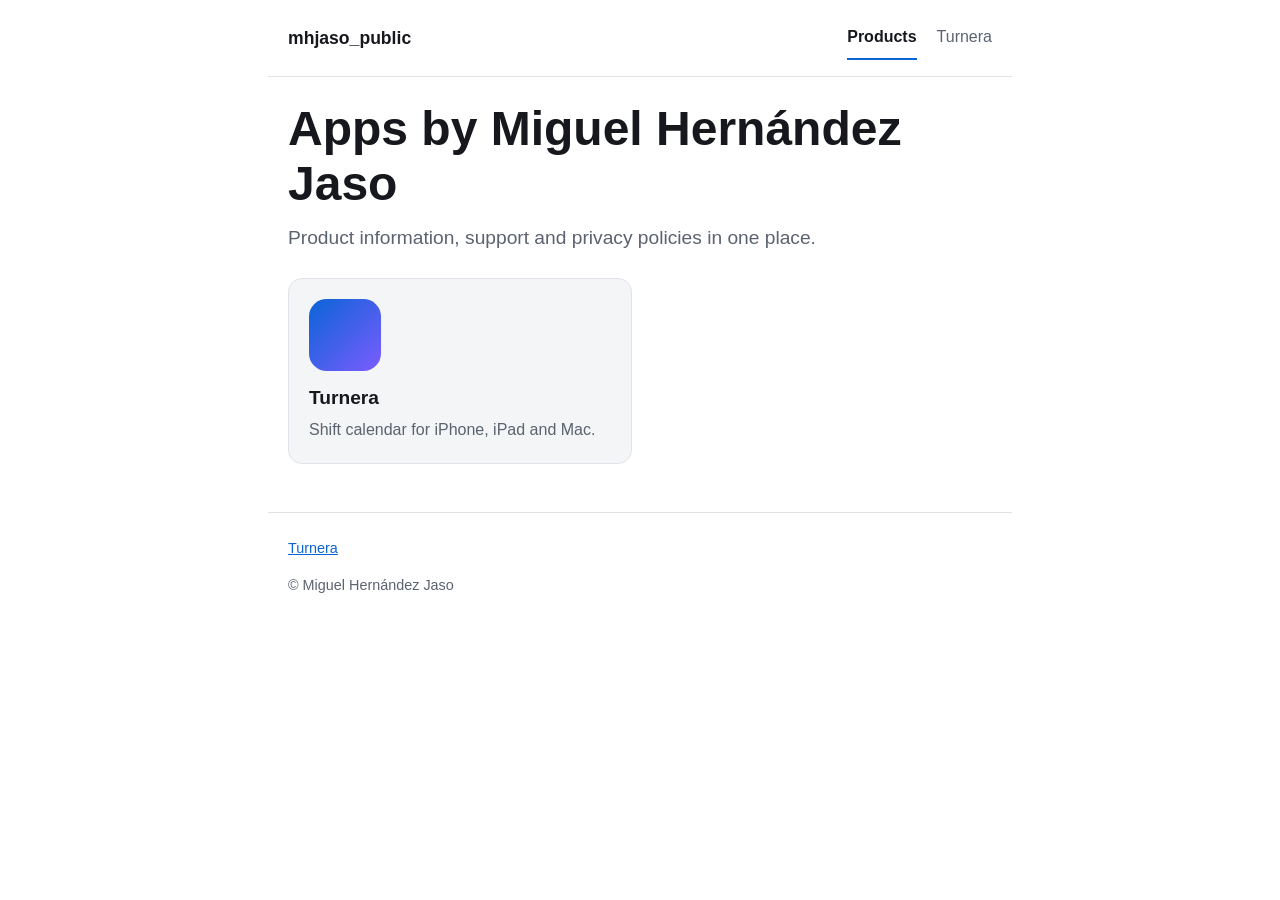
==== index.html @ 7ae6b15f "Implement the product index and Turnera product page Co-Authored-By: Claude Sonnet 5.5 <noreply@anth" ====
<!doctype html><html lang="en"><head><meta charset="utf-8"><meta name="viewport" content="width=device-width,initial-scale=1"><meta name="color-scheme" content="light dark"><title>Products – mhjaso_public</title><link rel="stylesheet" href="./assets/styles.css"></head><body>
<a class="skip" href="#content">Skip to content</a>
<header><a class="site-name" href="./">mhjaso_public</a><nav aria-label="Primary"><ul><li><a href="./" aria-current="page">Products</a></li><li><a href="./turnera/">Turnera</a></li></ul></nav></header>
<main id="content">
<h1>Apps by Miguel Hernández Jaso</h1>
<p class="lead">Product information, support and privacy policies in one place.</p>
<div class="cards"><a class="card" href="turnera/"><div class="icon" role="img" aria-label="Turnera app icon"></div><h3>Turnera</h3><p>Shift calendar for iPhone, iPad and Mac.</p></a></div>
</main>
<footer><ul><li><a href="./turnera/">Turnera</a></li></ul><p>&copy; Miguel Hernández Jaso</p></footer></body></html>
---- assets/styles.css ----
:root{--bg:#fff;--surface:#f4f5f7;--text:#16181d;--muted:#5b6270;--accent:#0a64d6;--accent-text:#fff;--border:#dfe2e8;--note-bg:#fff6dc;--note-text:#5c4500;--note-border:#e8cf86;--radius:14px;--max:44rem;--gutter:1.25rem}
@media (prefers-color-scheme:dark){:root:not([data-theme=light]){--bg:#0e1013;--surface:#1a1d23;--text:#eef0f4;--muted:#a1a8b5;--accent:#5aa2ff;--accent-text:#0e1013;--border:#2c313a;--note-bg:#2a2410;--note-text:#f1dc9a;--note-border:#5a4a1a}}
:root[data-theme=dark]{--bg:#0e1013;--surface:#1a1d23;--text:#eef0f4;--muted:#a1a8b5;--accent:#5aa2ff;--accent-text:#0e1013;--border:#2c313a;--note-bg:#2a2410;--note-text:#f1dc9a;--note-border:#5a4a1a}
*{box-sizing:border-box}
body{margin:0;background:var(--bg);color:var(--text);font:1rem/1.6 -apple-system,BlinkMacSystemFont,"Segoe UI",Roboto,sans-serif}
a{color:var(--accent)}a:focus-visible,button:focus-visible{outline:3px solid var(--accent);outline-offset:2px}
.skip{position:absolute;left:-999px}.skip:focus{left:var(--gutter);top:.5rem;background:var(--surface);padding:.5rem;z-index:2}
header,main,footer{width:100%;max-width:calc(var(--max) + 2*var(--gutter));margin:0 auto;padding:0 var(--gutter)}
header{display:flex;flex-wrap:wrap;gap:.5rem 1.5rem;align-items:center;justify-content:space-between;padding-top:1rem;padding-bottom:1rem;border-bottom:1px solid var(--border)}
.site-name{font-weight:700;font-size:1.1rem;color:var(--text);text-decoration:none}
nav ul{display:flex;gap:1.25rem;list-style:none;margin:0;padding:0}nav a{color:var(--muted);text-decoration:none;padding:.5rem 0;display:inline-block}nav a[aria-current=page]{color:var(--text);font-weight:600;border-bottom:2px solid var(--accent)}
.crumbs{font-size:.9rem;color:var(--muted);margin:1.25rem 0 0}.crumbs a{color:var(--muted)}
h1{font-size:clamp(2rem,6vw,3rem);line-height:1.15;margin:1.5rem 0 .75rem}h2{font-size:1.4rem;margin:2.25rem 0 .5rem}
.lead{font-size:1.2rem;color:var(--muted);margin:0 0 1.5rem}
.cards{display:grid;gap:1rem;grid-template-columns:1fr;margin:1.5rem 0}
@media(min-width:48rem){.cards{grid-template-columns:repeat(2,1fr)}.hero{display:grid;grid-template-columns:1fr 16rem;gap:2rem;align-items:center}}
.card{display:block;background:var(--surface);border:1px solid var(--border);border-radius:var(--radius);padding:1.25rem;color:inherit;text-decoration:none}.card:hover{border-color:var(--accent)}
.card h3{margin:0 0 .25rem;font-size:1.2rem}.card p{margin:0;color:var(--muted)}
.icon{width:4.5rem;height:4.5rem;border-radius:1.1rem;background:linear-gradient(135deg,var(--accent),#7b5cff);margin-bottom:.75rem}.hero .icon{width:10rem;height:10rem;border-radius:2.4rem;margin:0 auto}
.btn{display:inline-block;background:var(--accent);color:var(--accent-text);padding:.75rem 1.25rem;border-radius:999px;font-weight:600;text-decoration:none;margin:.25rem .5rem .25rem 0}.btn.secondary{background:transparent;color:var(--accent);border:1px solid var(--accent)}
.note{background:var(--note-bg);color:var(--note-text);border:1px dashed var(--note-border);border-radius:10px;padding:.75rem 1rem;margin:1rem 0;font-size:.95rem}.note strong{display:block}
ul.plain{padding-left:1.25rem}
footer{margin-top:3rem;padding-top:1.5rem;padding-bottom:2rem;border-top:1px solid var(--border);color:var(--muted);font-size:.9rem}footer ul{display:flex;flex-wrap:wrap;gap:.5rem 1.25rem;list-style:none;padding:0;margin:0 0 .5rem}
@media(prefers-reduced-motion:no-preference){.card{transition:border-color .15s}}
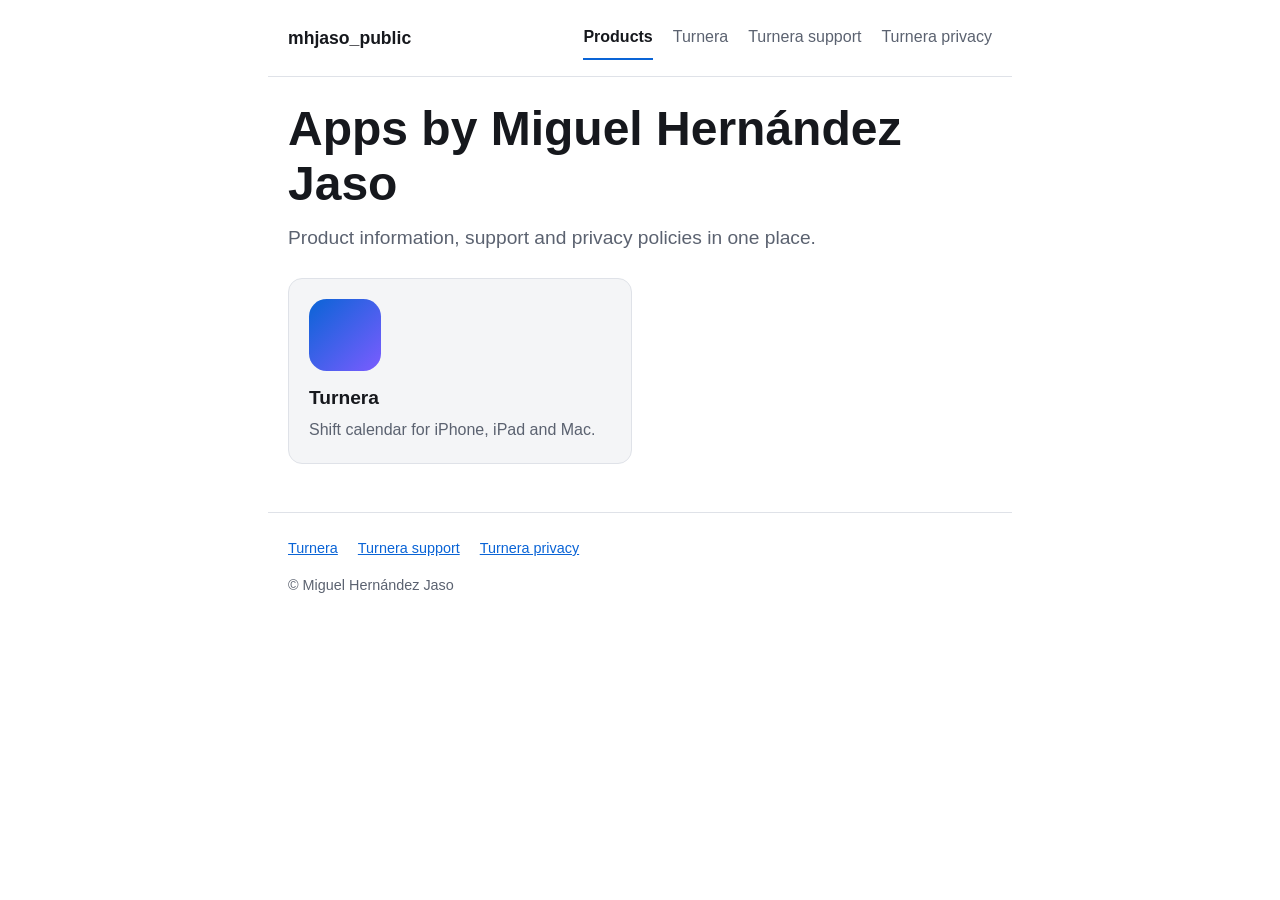
==== commit 3969d9c0: "Publish the Turnera support and privacy-policy pages Co-Authored-By: Claude Sonnet 5.5 <noreply@anth" ====
--- a/index.html
+++ b/index.html
@@ -1,9 +1,9 @@
 <!doctype html><html lang="en"><head><meta charset="utf-8"><meta name="viewport" content="width=device-width,initial-scale=1"><meta name="color-scheme" content="light dark"><title>Products – mhjaso_public</title><link rel="stylesheet" href="./assets/styles.css"></head><body>
 <a class="skip" href="#content">Skip to content</a>
-<header><a class="site-name" href="./">mhjaso_public</a><nav aria-label="Primary"><ul><li><a href="./" aria-current="page">Products</a></li><li><a href="./turnera/">Turnera</a></li></ul></nav></header>
+<header><a class="site-name" href="./">mhjaso_public</a><nav aria-label="Primary"><ul><li><a href="./" aria-current="page">Products</a></li><li><a href="./turnera/">Turnera</a></li><li><a href="turnera/support/">Turnera support</a></li><li><a href="turnera/privacy/">Turnera privacy</a></li></ul></nav></header>
 <main id="content">
 <h1>Apps by Miguel Hernández Jaso</h1>
 <p class="lead">Product information, support and privacy policies in one place.</p>
 <div class="cards"><a class="card" href="turnera/"><div class="icon" role="img" aria-label="Turnera app icon"></div><h3>Turnera</h3><p>Shift calendar for iPhone, iPad and Mac.</p></a></div>
 </main>
-<footer><ul><li><a href="./turnera/">Turnera</a></li></ul><p>&copy; Miguel Hernández Jaso</p></footer></body></html>
+<footer><ul><li><a href="./turnera/">Turnera</a></li><li><a href="turnera/support/">Turnera support</a></li><li><a href="turnera/privacy/">Turnera privacy</a></li></ul><p>&copy; Miguel Hernández Jaso</p></footer></body></html>
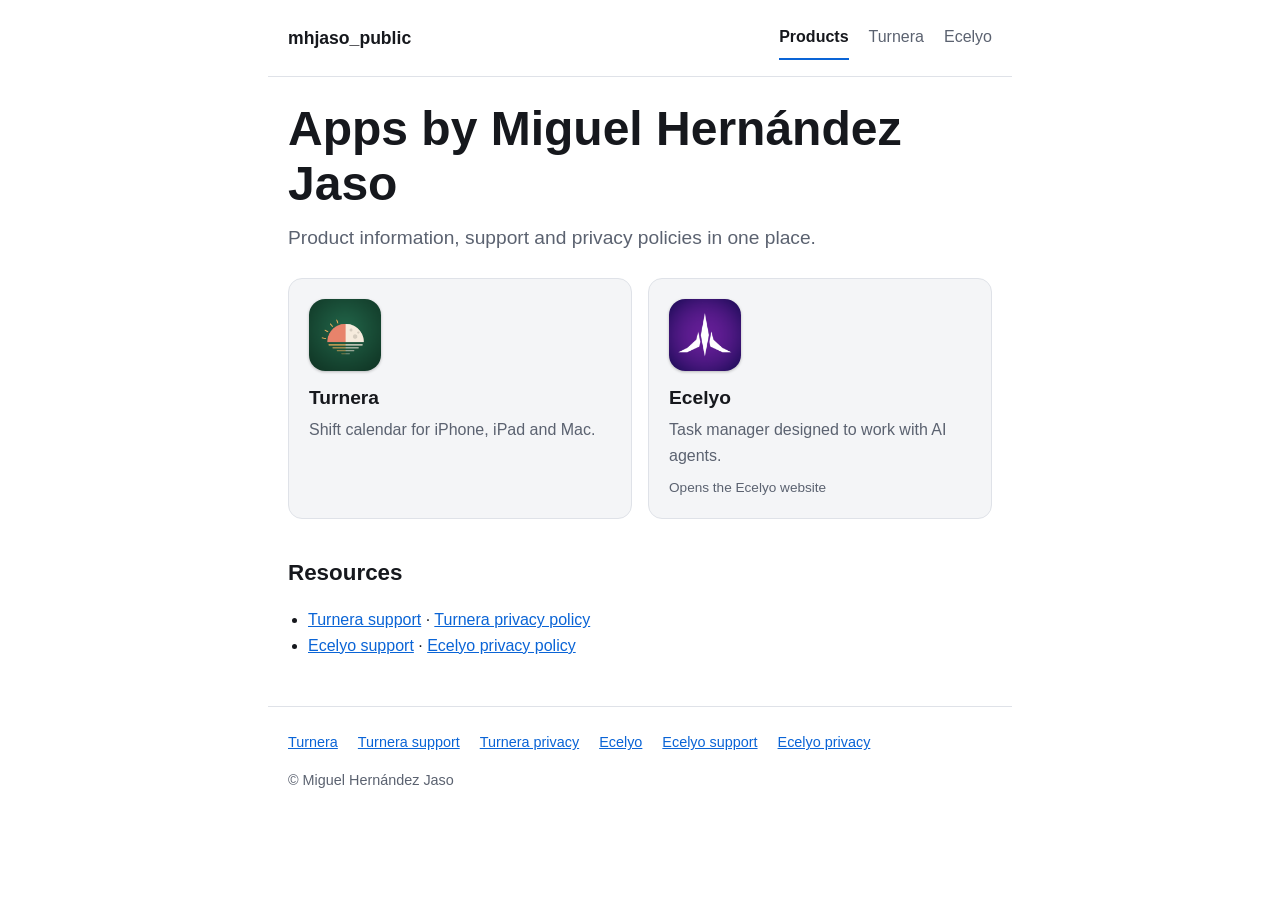
==== commit 0c41d10e: "Add the app icons, Ecelyo card and Turnera screenshots to the site Co-Authored-By: Claude Sonnet 5.5" ====
--- a/index.html
+++ b/index.html
@@ -1,9 +1,14 @@
 <!doctype html><html lang="en"><head><meta charset="utf-8"><meta name="viewport" content="width=device-width,initial-scale=1"><meta name="color-scheme" content="light dark"><title>Products – mhjaso_public</title><link rel="stylesheet" href="./assets/styles.css"></head><body>
 <a class="skip" href="#content">Skip to content</a>
-<header><a class="site-name" href="./">mhjaso_public</a><nav aria-label="Primary"><ul><li><a href="./" aria-current="page">Products</a></li><li><a href="./turnera/">Turnera</a></li><li><a href="turnera/support/">Turnera support</a></li><li><a href="turnera/privacy/">Turnera privacy</a></li></ul></nav></header>
+<header><a class="site-name" href="./">mhjaso_public</a><nav aria-label="Primary"><ul><li><a href="./" aria-current="page">Products</a></li><li><a href="./turnera/">Turnera</a></li><li><a href="https://maquert.github.io/Ecelyo_public/">Ecelyo</a></li></ul></nav></header>
 <main id="content">
 <h1>Apps by Miguel Hernández Jaso</h1>
 <p class="lead">Product information, support and privacy policies in one place.</p>
-<div class="cards"><a class="card" href="turnera/"><div class="icon" role="img" aria-label="Turnera app icon"></div><h3>Turnera</h3><p>Shift calendar for iPhone, iPad and Mac.</p></a></div>
+<div class="cards">
+<a class="card" href="turnera/"><div class="icon"><img src="assets/icon-turnera.png" alt="Turnera app icon" width="72" height="72"></div><h3>Turnera</h3><p>Shift calendar for iPhone, iPad and Mac.</p></a>
+<a class="card" href="https://maquert.github.io/Ecelyo_public/"><div class="icon"><img src="assets/icon-ecelyo.png" alt="Ecelyo app icon" width="72" height="72"></div><h3>Ecelyo</h3><p>Task manager designed to work with AI agents.</p><p class="ext">Opens the Ecelyo website</p></a>
+</div>
+<h2>Resources</h2>
+<ul class="plain"><li><a href="turnera/support/">Turnera support</a> · <a href="turnera/privacy/">Turnera privacy policy</a></li><li><a href="https://maquert.github.io/Ecelyo_public/support.html">Ecelyo support</a> · <a href="https://maquert.github.io/Ecelyo_public/privacy.html">Ecelyo privacy policy</a></li></ul>
 </main>
-<footer><ul><li><a href="./turnera/">Turnera</a></li><li><a href="turnera/support/">Turnera support</a></li><li><a href="turnera/privacy/">Turnera privacy</a></li></ul><p>&copy; Miguel Hernández Jaso</p></footer></body></html>
+<footer><ul><li><a href="./turnera/">Turnera</a></li><li><a href="./turnera/support/">Turnera support</a></li><li><a href="./turnera/privacy/">Turnera privacy</a></li><li><a href="https://maquert.github.io/Ecelyo_public/">Ecelyo</a></li><li><a href="https://maquert.github.io/Ecelyo_public/support.html">Ecelyo support</a></li><li><a href="https://maquert.github.io/Ecelyo_public/privacy.html">Ecelyo privacy</a></li></ul><p>&copy; Miguel Hernández Jaso</p></footer></body></html>
--- a/assets/styles.css
+++ b/assets/styles.css
@@ -22,3 +22,11 @@
 ul.plain{padding-left:1.25rem}
 footer{margin-top:3rem;padding-top:1.5rem;padding-bottom:2rem;border-top:1px solid var(--border);color:var(--muted);font-size:.9rem}footer ul{display:flex;flex-wrap:wrap;gap:.5rem 1.25rem;list-style:none;padding:0;margin:0 0 .5rem}
 @media(prefers-reduced-motion:no-preference){.card{transition:border-color .15s}}
+.icon{background:none}
+.icon img,img.app-icon{display:block;width:100%;height:100%;border-radius:22.37%;box-shadow:0 1px 3px rgba(0,0,0,.25)}
+.card .icon{width:4.5rem;height:4.5rem}
+.app-head{display:flex;align-items:center;gap:1rem;margin:1.5rem 0 .75rem}.app-head img{width:4rem;height:4rem;border-radius:22.37%;box-shadow:0 1px 3px rgba(0,0,0,.25)}.app-head h1{margin:0}
+.shots{display:grid;grid-template-columns:repeat(3,1fr);gap:.75rem;margin:1rem 0}.shots img{width:100%;height:auto;border-radius:12px;border:1px solid var(--border)}
+@media(max-width:36rem){.shots{grid-template-columns:repeat(3,70%);overflow-x:auto;scroll-snap-type:x mandatory}.shots img{scroll-snap-align:center}}
+.ext{font-size:.85rem;color:var(--muted);margin-top:.5rem!important}
+.feature-list{padding-left:1.25rem}.feature-list li{margin:.35rem 0}
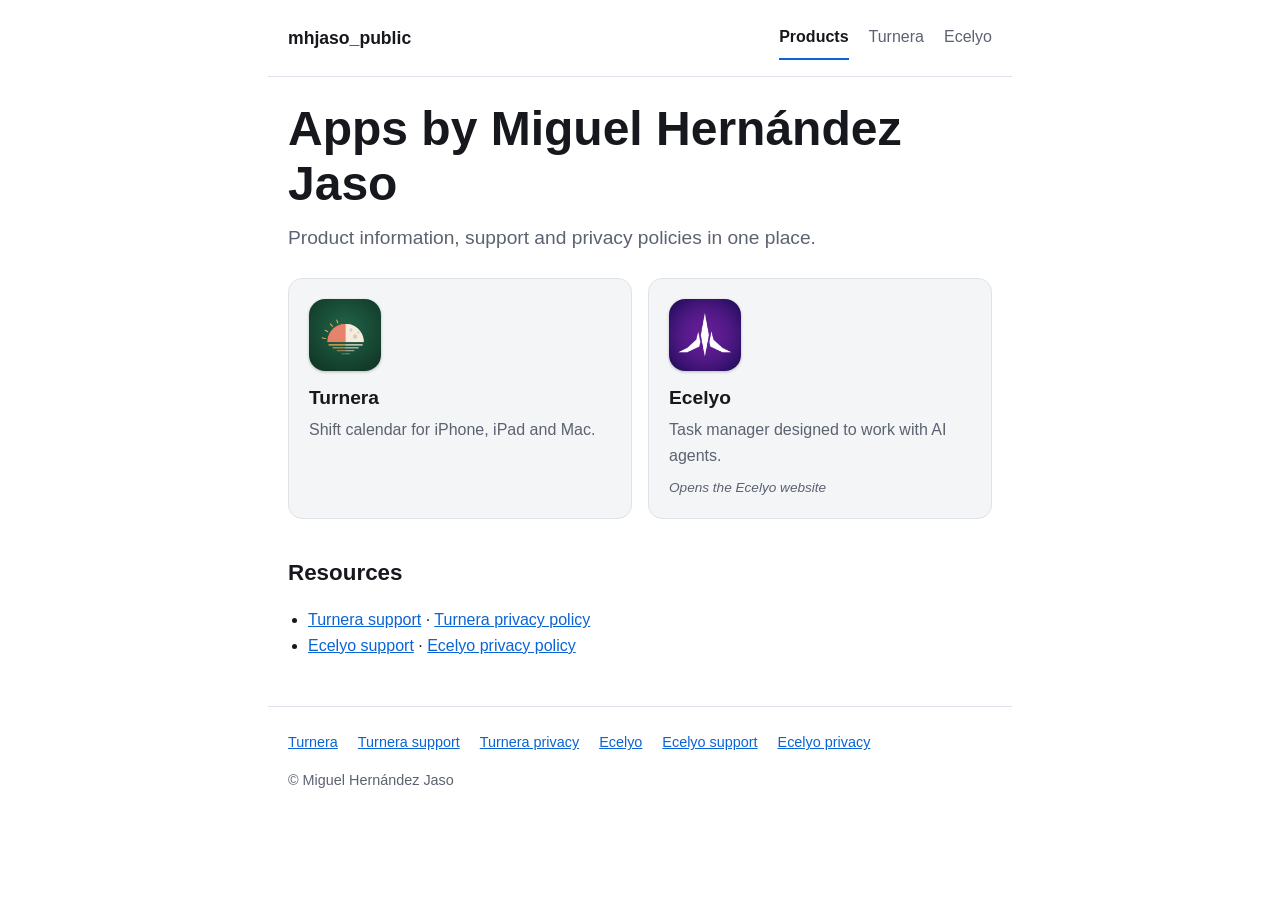
==== commit 195c4777: "Point the Ecelyo links to its website and italicize the external-link note Co-Authored-By: Claude So" ====
--- a/index.html
+++ b/index.html
@@ -1,14 +1,14 @@
 <!doctype html><html lang="en"><head><meta charset="utf-8"><meta name="viewport" content="width=device-width,initial-scale=1"><meta name="color-scheme" content="light dark"><title>Products – mhjaso_public</title><link rel="stylesheet" href="./assets/styles.css"></head><body>
 <a class="skip" href="#content">Skip to content</a>
-<header><a class="site-name" href="./">mhjaso_public</a><nav aria-label="Primary"><ul><li><a href="./" aria-current="page">Products</a></li><li><a href="./turnera/">Turnera</a></li><li><a href="https://maquert.github.io/Ecelyo_public/">Ecelyo</a></li></ul></nav></header>
+<header><a class="site-name" href="./">mhjaso_public</a><nav aria-label="Primary"><ul><li><a href="./" aria-current="page">Products</a></li><li><a href="./turnera/">Turnera</a></li><li><a href="https://ecelyo.netlify.app/">Ecelyo</a></li></ul></nav></header>
 <main id="content">
 <h1>Apps by Miguel Hernández Jaso</h1>
 <p class="lead">Product information, support and privacy policies in one place.</p>
 <div class="cards">
 <a class="card" href="turnera/"><div class="icon"><img src="assets/icon-turnera.png" alt="Turnera app icon" width="72" height="72"></div><h3>Turnera</h3><p>Shift calendar for iPhone, iPad and Mac.</p></a>
-<a class="card" href="https://maquert.github.io/Ecelyo_public/"><div class="icon"><img src="assets/icon-ecelyo.png" alt="Ecelyo app icon" width="72" height="72"></div><h3>Ecelyo</h3><p>Task manager designed to work with AI agents.</p><p class="ext">Opens the Ecelyo website</p></a>
+<a class="card" href="https://ecelyo.netlify.app/"><div class="icon"><img src="assets/icon-ecelyo.png" alt="Ecelyo app icon" width="72" height="72"></div><h3>Ecelyo</h3><p>Task manager designed to work with AI agents.</p><p class="ext"><em>Opens the Ecelyo website</em></p></a>
 </div>
 <h2>Resources</h2>
-<ul class="plain"><li><a href="turnera/support/">Turnera support</a> · <a href="turnera/privacy/">Turnera privacy policy</a></li><li><a href="https://maquert.github.io/Ecelyo_public/support.html">Ecelyo support</a> · <a href="https://maquert.github.io/Ecelyo_public/privacy.html">Ecelyo privacy policy</a></li></ul>
+<ul class="plain"><li><a href="turnera/support/">Turnera support</a> · <a href="turnera/privacy/">Turnera privacy policy</a></li><li><a href="https://ecelyo.netlify.app/support.html">Ecelyo support</a> · <a href="https://ecelyo.netlify.app/privacy.html">Ecelyo privacy policy</a></li></ul>
 </main>
-<footer><ul><li><a href="./turnera/">Turnera</a></li><li><a href="./turnera/support/">Turnera support</a></li><li><a href="./turnera/privacy/">Turnera privacy</a></li><li><a href="https://maquert.github.io/Ecelyo_public/">Ecelyo</a></li><li><a href="https://maquert.github.io/Ecelyo_public/support.html">Ecelyo support</a></li><li><a href="https://maquert.github.io/Ecelyo_public/privacy.html">Ecelyo privacy</a></li></ul><p>&copy; Miguel Hernández Jaso</p></footer></body></html>
+<footer><ul><li><a href="./turnera/">Turnera</a></li><li><a href="./turnera/support/">Turnera support</a></li><li><a href="./turnera/privacy/">Turnera privacy</a></li><li><a href="https://ecelyo.netlify.app/">Ecelyo</a></li><li><a href="https://ecelyo.netlify.app/support.html">Ecelyo support</a></li><li><a href="https://ecelyo.netlify.app/privacy.html">Ecelyo privacy</a></li></ul><p>&copy; Miguel Hernández Jaso</p></footer></body></html>
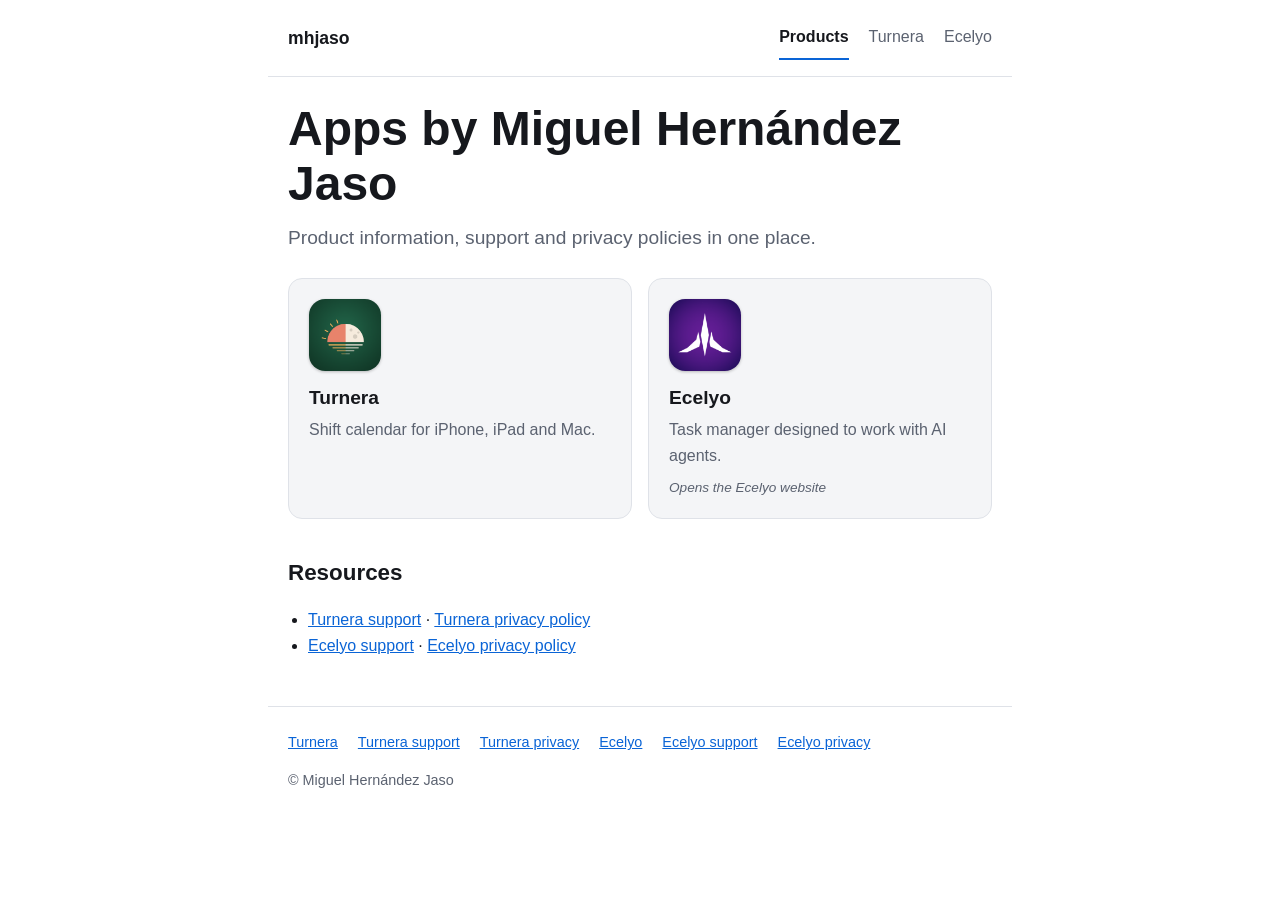
==== commit 896b28b2: "Name the website mhjaso Co-Authored-By: Claude Sonnet 5.5 <noreply@anthropic.com>" ====
--- a/index.html
+++ b/index.html
@@ -1,14 +1,14 @@
-<!doctype html><html lang="en"><head><meta charset="utf-8"><meta name="viewport" content="width=device-width,initial-scale=1"><meta name="color-scheme" content="light dark"><title>Products – mhjaso_public</title><link rel="stylesheet" href="./assets/styles.css"></head><body>
+<!doctype html><html lang="en"><head><meta charset="utf-8"><meta name="viewport" content="width=device-width,initial-scale=1"><meta name="color-scheme" content="light dark"><title>Products – mhjaso</title><link rel="stylesheet" href="./assets/styles.css"></head><body>
 <a class="skip" href="#content">Skip to content</a>
-<header><a class="site-name" href="./">mhjaso_public</a><nav aria-label="Primary"><ul><li><a href="./" aria-current="page">Products</a></li><li><a href="./turnera/">Turnera</a></li><li><a href="https://ecelyo.netlify.app/">Ecelyo</a></li></ul></nav></header>
+<header><a class="site-name" href="./">mhjaso</a><nav aria-label="Primary"><ul><li><a href="./" aria-current="page">Products</a></li><li><a href="./turnera/">Turnera</a></li><li><a href="https://www.ecelyo.com/">Ecelyo</a></li></ul></nav></header>
 <main id="content">
 <h1>Apps by Miguel Hernández Jaso</h1>
 <p class="lead">Product information, support and privacy policies in one place.</p>
 <div class="cards">
 <a class="card" href="turnera/"><div class="icon"><img src="assets/icon-turnera.png" alt="Turnera app icon" width="72" height="72"></div><h3>Turnera</h3><p>Shift calendar for iPhone, iPad and Mac.</p></a>
-<a class="card" href="https://ecelyo.netlify.app/"><div class="icon"><img src="assets/icon-ecelyo.png" alt="Ecelyo app icon" width="72" height="72"></div><h3>Ecelyo</h3><p>Task manager designed to work with AI agents.</p><p class="ext"><em>Opens the Ecelyo website</em></p></a>
+<a class="card" href="https://www.ecelyo.com/"><div class="icon"><img src="assets/icon-ecelyo.png" alt="Ecelyo app icon" width="72" height="72"></div><h3>Ecelyo</h3><p>Task manager designed to work with AI agents.</p><p class="ext"><em>Opens the Ecelyo website</em></p></a>
 </div>
 <h2>Resources</h2>
-<ul class="plain"><li><a href="turnera/support/">Turnera support</a> · <a href="turnera/privacy/">Turnera privacy policy</a></li><li><a href="https://ecelyo.netlify.app/support.html">Ecelyo support</a> · <a href="https://ecelyo.netlify.app/privacy.html">Ecelyo privacy policy</a></li></ul>
+<ul class="plain"><li><a href="turnera/support/">Turnera support</a> · <a href="turnera/privacy/">Turnera privacy policy</a></li><li><a href="https://www.ecelyo.com/support.html">Ecelyo support</a> · <a href="https://www.ecelyo.com/privacy.html">Ecelyo privacy policy</a></li></ul>
 </main>
-<footer><ul><li><a href="./turnera/">Turnera</a></li><li><a href="./turnera/support/">Turnera support</a></li><li><a href="./turnera/privacy/">Turnera privacy</a></li><li><a href="https://ecelyo.netlify.app/">Ecelyo</a></li><li><a href="https://ecelyo.netlify.app/support.html">Ecelyo support</a></li><li><a href="https://ecelyo.netlify.app/privacy.html">Ecelyo privacy</a></li></ul><p>&copy; Miguel Hernández Jaso</p></footer></body></html>
+<footer><ul><li><a href="./turnera/">Turnera</a></li><li><a href="./turnera/support/">Turnera support</a></li><li><a href="./turnera/privacy/">Turnera privacy</a></li><li><a href="https://www.ecelyo.com/">Ecelyo</a></li><li><a href="https://www.ecelyo.com/support.html">Ecelyo support</a></li><li><a href="https://www.ecelyo.com/privacy.html">Ecelyo privacy</a></li></ul><p>&copy; Miguel Hernández Jaso</p></footer></body></html>
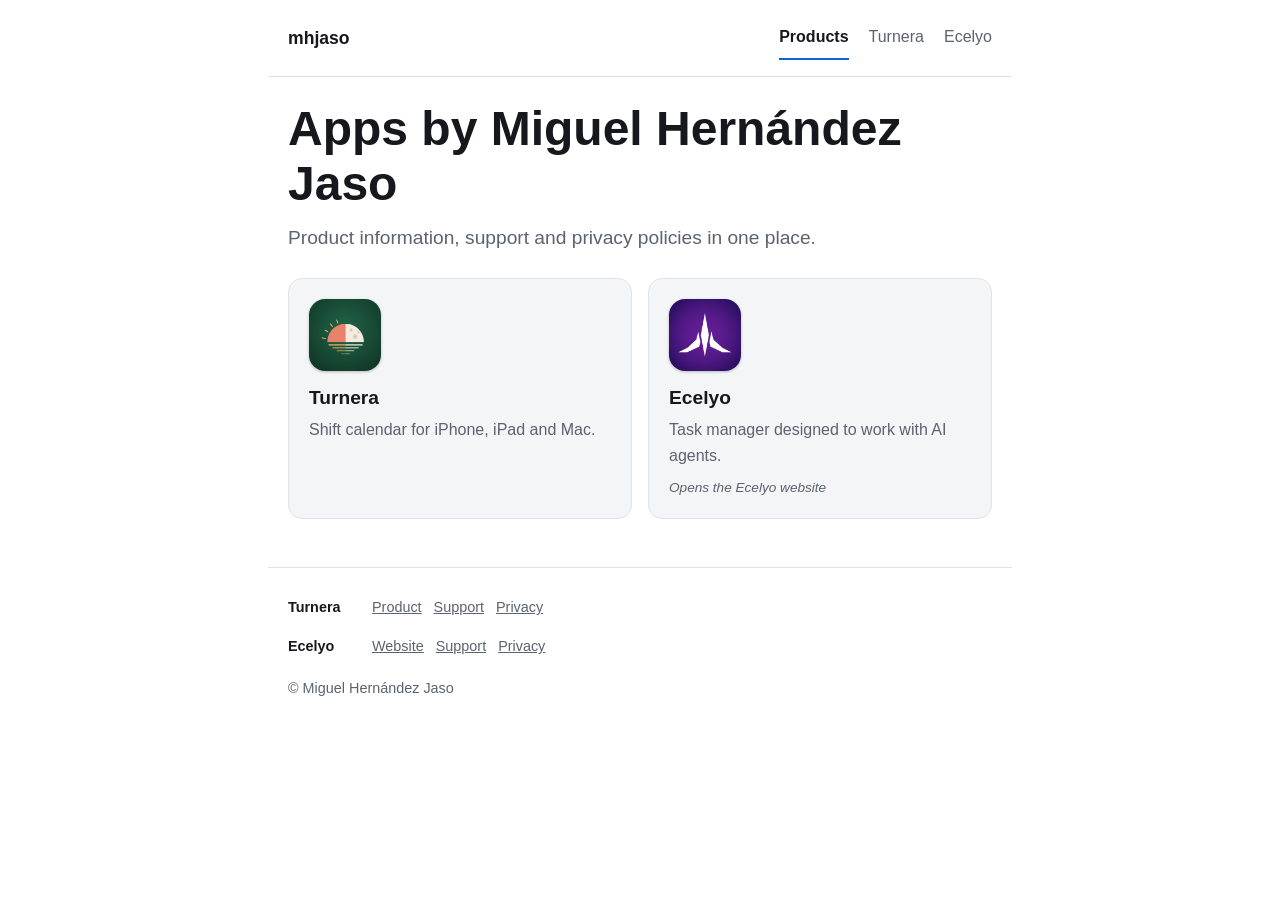
==== commit 3908cad7: "Group footer links by product and drop the redundant Resources sections Co-Authored-By: Claude Sonne" ====
--- a/index.html
+++ b/index.html
@@ -8,7 +8,5 @@
 <a class="card" href="turnera/"><div class="icon"><img src="assets/icon-turnera.png" alt="Turnera app icon" width="72" height="72"></div><h3>Turnera</h3><p>Shift calendar for iPhone, iPad and Mac.</p></a>
 <a class="card" href="https://www.ecelyo.com/"><div class="icon"><img src="assets/icon-ecelyo.png" alt="Ecelyo app icon" width="72" height="72"></div><h3>Ecelyo</h3><p>Task manager designed to work with AI agents.</p><p class="ext"><em>Opens the Ecelyo website</em></p></a>
 </div>
-<h2>Resources</h2>
-<ul class="plain"><li><a href="turnera/support/">Turnera support</a> · <a href="turnera/privacy/">Turnera privacy policy</a></li><li><a href="https://www.ecelyo.com/support.html">Ecelyo support</a> · <a href="https://www.ecelyo.com/privacy.html">Ecelyo privacy policy</a></li></ul>
 </main>
-<footer><ul><li><a href="./turnera/">Turnera</a></li><li><a href="./turnera/support/">Turnera support</a></li><li><a href="./turnera/privacy/">Turnera privacy</a></li><li><a href="https://www.ecelyo.com/">Ecelyo</a></li><li><a href="https://www.ecelyo.com/support.html">Ecelyo support</a></li><li><a href="https://www.ecelyo.com/privacy.html">Ecelyo privacy</a></li></ul><p>&copy; Miguel Hernández Jaso</p></footer></body></html>
+<footer><nav aria-label="Footer"><p class="app-links"><strong>Turnera</strong><a href="./turnera/">Product</a><a href="./turnera/support/">Support</a><a href="./turnera/privacy/">Privacy</a></p><p class="app-links"><strong>Ecelyo</strong><a href="https://www.ecelyo.com/">Website</a><a href="https://www.ecelyo.com/support.html">Support</a><a href="https://www.ecelyo.com/privacy.html">Privacy</a></p></nav><p>&copy; Miguel Hernández Jaso</p></footer></body></html>
--- a/assets/styles.css
+++ b/assets/styles.css
@@ -30,3 +30,5 @@
 @media(max-width:36rem){.shots{grid-template-columns:repeat(3,70%);overflow-x:auto;scroll-snap-type:x mandatory}.shots img{scroll-snap-align:center}}
 .ext{font-size:.85rem;color:var(--muted);margin-top:.5rem!important}
 .feature-list{padding-left:1.25rem}.feature-list li{margin:.35rem 0}
+footer .app-links{margin:0 0 .5rem;display:flex;flex-wrap:wrap;gap:.25rem .75rem;align-items:baseline}footer .app-links strong{color:var(--text);min-width:4.5rem}
+footer nav a{text-decoration:underline;padding:.25rem 0}
